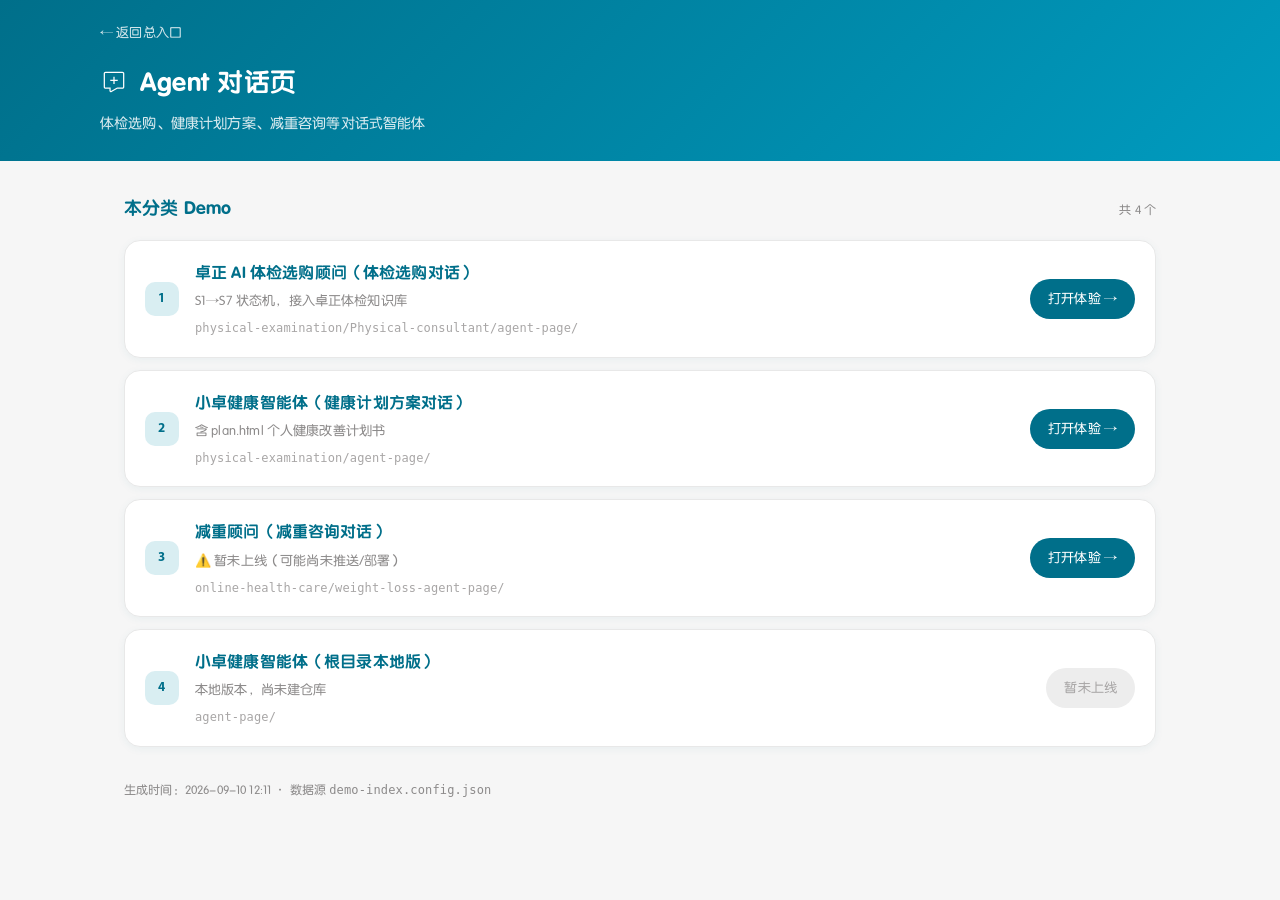
==== agent.html @ 27402957 "chore: 初始化卓正 Demo 导航站点（分类入口页，自动生成）" ====
<!DOCTYPE html>
<html lang="zh-CN">
<head>
<meta charset="UTF-8" />
<meta name="viewport" content="width=device-width, initial-scale=1.0" />
<title>Agent 对话页 · 卓正 Demo 导航</title>
<meta name="description" content="体检选购、健康计划方案、减重咨询等对话式智能体" />
<link rel="icon" href="assets/favicon.png" />
<link rel="stylesheet" href="assets/style.css" />
</head>
<body>
<header class="topbar">
  <div class="topbar__inner">
    <a class="topbar__back" href="index.html">← 返回总入口</a>
    <h1 class="topbar__title"><svg xmlns="http://www.w3.org/2000/svg" xmlns:xlink="http://www.w3.org/1999/xlink" fill="none" version="1.1" viewBox="0 0 102 102"><g><g><g><path d="M34.3508,75.75L20.25,75.75Q17.45406,75.75,15.47703,73.773Q13.5,71.7959,13.5,69L13.5,20.25Q13.5,17.45406,15.477029,15.477029Q17.45406,13.5,20.25,13.5L81.75,13.5Q84.5459,13.5,86.523,15.47703Q88.5,17.45406,88.5,20.25L88.5,69Q88.5,71.7959,86.523,73.773Q84.5459,75.75,81.75,75.75L63.7421,75.75Q63.3472,75.75,63.0047,75.9465L42.2132,87.8742Q39.5882,89.3801,36.9695,87.8634Q34.3508,86.3466,34.3508,83.3203L34.3508,75.75ZM38.8508,83.3203L38.8508,71.25L20.25,71.25Q18,71.25,18,69L18,20.25Q18,18,20.25,18L81.75,18Q84,18,84,20.25L84,69Q84,71.25,81.75,71.25L63.7421,71.25Q62.1481,71.25,60.7655,72.0432L39.974000000000004,83.9709Q39.599000000000004,84.186,39.224900000000005,83.9693Q38.8508,83.7527,38.8508,83.3203Z" fill-rule="evenodd" fill="currentColor" fill-opacity="1"/></g><g><path d="M37.38133765625,47.25001L39.63134765625,47.25L62.36814765625,47.25L64.61824765624999,47.25001L64.61824765624999,42.74999L62.36814765625,42.75L39.63134765625,42.75L37.38133765625,42.74999L37.38133765625,47.25001Z" fill-rule="evenodd" fill="currentColor" fill-opacity="1"/></g><g transform="matrix(0,1,-1,0,84.75,-17.25)"><path d="M48.74999,36.00001L51,36L73.5,36L75.75,36.00001L75.75,31.49999L73.5,31.5L51,31.5L48.74999,31.49999L48.74999,36.00001Z" fill-rule="evenodd" fill="currentColor" fill-opacity="1"/></g></g></g></svg>Agent 对话页</h1>
    <p class="topbar__desc">体检选购、健康计划方案、减重咨询等对话式智能体</p>
  </div>
</header>
<main class="wrap">
  <div class="section-head"><h2>本分类 Demo</h2><span>共 4 个</span></div>
  <div class="demo-list">
    <article class="demo">
      <span class="demo__no">1</span>
      <div class="demo__main">
        <h3 class="demo__name">卓正 AI 体检选购顾问（体检选购对话）</h3>
        <p class="demo__note">S1→S7 状态机，接入卓正体检知识库</p>
        <p class="demo__path">physical-examination/Physical-consultant/agent-page/</p>
      </div>
      <a class="demo__go" href="https://lipulin222.github.io/physical-examination/Physical-consultant/agent-page/index.html" target="_blank" rel="noopener">打开体验 →</a>
    </article>
    <article class="demo">
      <span class="demo__no">2</span>
      <div class="demo__main">
        <h3 class="demo__name">小卓健康智能体（健康计划方案对话）</h3>
        <p class="demo__note">含 plan.html 个人健康改善计划书</p>
        <p class="demo__path">physical-examination/agent-page/</p>
      </div>
      <a class="demo__go" href="https://lipulin222.github.io/physical-examination/agent-page/index.html" target="_blank" rel="noopener">打开体验 →</a>
    </article>
    <article class="demo">
      <span class="demo__no">3</span>
      <div class="demo__main">
        <h3 class="demo__name">减重顾问（减重咨询对话）</h3>
        <p class="demo__note">⚠️ 暂未上线（可能尚未推送/部署）</p>
        <p class="demo__path">online-health-care/weight-loss-agent-page/</p>
      </div>
      <a class="demo__go" href="https://lipulin222.github.io/online-health-care/weight-loss-agent-page/index.html" target="_blank" rel="noopener">打开体验 →</a>
    </article>
    <article class="demo">
      <span class="demo__no">4</span>
      <div class="demo__main">
        <h3 class="demo__name">小卓健康智能体（根目录本地版）</h3>
        <p class="demo__note">本地版本，尚未建仓库</p>
        <p class="demo__path">agent-page/</p>
      </div>
      <span class="demo__go demo__go--off">暂未上线</span>
    </article>
  </div>
</main>
<footer class="footer">
  <div>生成时间：2026-09-10 12:11 · 数据源 <code>demo-index.config.json</code></div>
</footer>
</body>
</html>
---- assets/style.css ----
/* ==========================================================================
   卓正 Demo 导航 · 品牌样式（遵循 zhuozheng-design VI）
   ========================================================================== */

@font-face {
  font-family: "ZZ-CuYuan";
  src: url("fonts/zz-cuyuan.woff2") format("woff2"),
       url("fonts/zz-cuyuan.woff") format("woff");
  font-display: swap;
}
@font-face {
  font-family: "ZZ-ZhunYuan";
  src: url("fonts/zz-zhunyuan.ttf") format("truetype");
  font-display: swap;
}
@font-face {
  font-family: "ZZ-Myriad";
  src: url("fonts/myriad-regular.otf") format("opentype");
  font-weight: 400;
  font-display: swap;
}
@font-face {
  font-family: "ZZ-Myriad";
  src: url("fonts/myriad-bold.otf") format("opentype");
  font-weight: 700;
  font-display: swap;
}

:root {
  --zz-blue-1: #006F8A;
  --zz-blue-2: #00809E;
  --zz-blue-3: #009BBF;
  --zz-cyan: #00BED6;
  --zz-blue-light: #67C6DF;
  --zz-pale: #D9EEF2;
  --zz-bg: #F6F6F6;
  --zz-white: #FFFFFF;
  --zz-text: #595757;
  --zz-text-light: #8C8A8A;
  --zz-line: #E8E8E8;
  --zz-accent-yellow: #FFEE6F;
  --zz-accent-orange: #F18E1D;

  --zz-font-title: "ZZ-CuYuan", "ZZ-ZhunYuan", "PingFang SC", "Microsoft YaHei", sans-serif;
  --zz-font-body: "ZZ-ZhunYuan", "PingFang SC", "Microsoft YaHei", sans-serif;
  --zz-font-en: "ZZ-Myriad", "Helvetica Neue", Arial, sans-serif;

  --zz-radius: 16px;
  --zz-shadow: 0 2px 8px rgba(0, 111, 138, 0.06);
  --zz-shadow-hover: 0 10px 28px rgba(0, 111, 138, 0.16);
  --zz-maxw: 1080px;
}

* { box-sizing: border-box; }

html { -webkit-text-size-adjust: 100%; }

body {
  margin: 0;
  background: var(--zz-bg);
  color: var(--zz-text);
  font-family: var(--zz-font-body);
  font-size: 15px;
  line-height: 1.7;
  letter-spacing: 0.01em;
}

a { color: inherit; text-decoration: none; }

/* ---------- 顶部品牌区 ---------- */

.hero {
  position: relative;
  overflow: hidden;
  padding: 44px 24px 52px;
  background: linear-gradient(135deg, var(--zz-blue-1) 0%, var(--zz-blue-2) 55%, var(--zz-blue-3) 100%);
  color: var(--zz-white);
}

.hero::after {
  content: "";
  position: absolute;
  inset: 0;
  background-image: url("ling-pattern.png");
  background-repeat: repeat;
  background-size: 132px auto;
  opacity: 0.10;
  pointer-events: none;
}

.hero__inner {
  position: relative;
  z-index: 1;
  max-width: var(--zz-maxw);
  margin: 0 auto;
}

.hero__brand {
  display: flex;
  align-items: center;
  gap: 14px;
}

.hero__logo { height: 34px; width: auto; display: block; }

.hero__eyebrow {
  font-family: var(--zz-font-en);
  font-size: 12px;
  letter-spacing: 0.18em;
  text-transform: uppercase;
  color: rgba(255, 255, 255, 0.72);
}

.hero__title {
  margin: 22px 0 0;
  font-family: var(--zz-font-title);
  font-size: 32px;
  line-height: 1.35;
  font-weight: 400;
  letter-spacing: 0.02em;
}

.hero__sub {
  margin: 10px 0 0;
  font-size: 15px;
  color: rgba(255, 255, 255, 0.85);
}

.hero__stats {
  display: flex;
  flex-wrap: wrap;
  gap: 28px;
  margin-top: 28px;
}

.hero__stat b {
  display: block;
  font-family: var(--zz-font-en);
  font-size: 26px;
  font-weight: 700;
  line-height: 1.2;
}

.hero__stat span {
  font-size: 12px;
  color: rgba(255, 255, 255, 0.72);
}

/* ---------- 顶部紧凑头（分类页） ---------- */

.topbar {
  padding: 20px 24px 26px;
  background: linear-gradient(135deg, var(--zz-blue-1) 0%, var(--zz-blue-3) 100%);
  color: var(--zz-white);
}

.topbar__inner {
  max-width: var(--zz-maxw);
  margin: 0 auto;
}

.topbar__back {
  display: inline-flex;
  align-items: center;
  gap: 6px;
  font-size: 13px;
  color: rgba(255, 255, 255, 0.82);
  transition: color 0.18s ease;
}

.topbar__back:hover { color: var(--zz-white); }

.topbar__title {
  display: flex;
  align-items: center;
  gap: 12px;
  margin: 14px 0 0;
  font-family: var(--zz-font-title);
  font-size: 26px;
  font-weight: 400;
  letter-spacing: 0.02em;
}

.topbar__title svg { width: 28px; height: 28px; flex: none; }

.topbar__desc {
  margin: 8px 0 0;
  font-size: 14px;
  color: rgba(255, 255, 255, 0.85);
}

/* ---------- 主体 ---------- */

.wrap {
  max-width: var(--zz-maxw);
  margin: 0 auto;
  padding: 28px 24px 8px;
}

.section-head {
  display: flex;
  align-items: baseline;
  justify-content: space-between;
  gap: 12px;
  margin: 4px 0 16px;
}

.section-head h2 {
  margin: 0;
  font-family: var(--zz-font-title);
  font-size: 18px;
  font-weight: 400;
  color: var(--zz-blue-1);
}

.section-head span {
  font-size: 12px;
  color: var(--zz-text-light);
}

/* ---------- 分类卡片（总入口） ---------- */

.cards {
  display: grid;
  grid-template-columns: repeat(auto-fill, minmax(280px, 1fr));
  gap: 16px;
}

.card {
  position: relative;
  display: flex;
  gap: 16px;
  padding: 20px;
  background: var(--zz-white);
  border: 1px solid var(--zz-line);
  border-radius: var(--zz-radius);
  box-shadow: var(--zz-shadow);
  transition: transform 0.2s ease, box-shadow 0.2s ease, border-color 0.2s ease;
}

.card::before {
  content: "";
  position: absolute;
  left: 0;
  top: 20px;
  bottom: 20px;
  width: 3px;
  border-radius: 0 3px 3px 0;
  background: var(--zz-blue-3);
  opacity: 0;
  transition: opacity 0.2s ease;
}

.card:hover {
  transform: translateY(-3px);
  box-shadow: var(--zz-shadow-hover);
  border-color: var(--zz-pale);
}

.card:hover::before { opacity: 1; }

.card__ico {
  flex: none;
  width: 52px;
  height: 52px;
  display: grid;
  place-items: center;
  border-radius: 14px;
  background: var(--zz-pale);
  color: var(--zz-blue-1);
}

.card__ico svg { width: 26px; height: 26px; }

.card__body { min-width: 0; }

.card__title {
  display: flex;
  align-items: center;
  gap: 8px;
  margin: 0 0 4px;
  font-family: var(--zz-font-title);
  font-size: 17px;
  font-weight: 400;
  color: var(--zz-blue-1);
}

.card__desc {
  margin: 0;
  font-size: 13px;
  line-height: 1.65;
  color: var(--zz-text-light);
}

.card__meta {
  display: flex;
  align-items: center;
  gap: 8px;
  margin-top: 10px;
  font-size: 12px;
  color: var(--zz-text-light);
}

.badge {
  display: inline-block;
  padding: 1px 8px;
  border-radius: 999px;
  background: var(--zz-pale);
  color: var(--zz-blue-1);
  font-family: var(--zz-font-en);
  font-size: 11px;
  font-weight: 700;
  line-height: 18px;
}

.badge--warn {
  background: #FDF1E3;
  color: var(--zz-accent-orange);
}

/* ---------- Demo 行卡片（分类页） ---------- */

.demo-list {
  display: flex;
  flex-direction: column;
  gap: 12px;
}

.demo {
  display: flex;
  align-items: center;
  gap: 16px;
  padding: 18px 20px;
  background: var(--zz-white);
  border: 1px solid var(--zz-line);
  border-radius: var(--zz-radius);
  box-shadow: var(--zz-shadow);
  transition: transform 0.18s ease, box-shadow 0.18s ease, border-color 0.18s ease;
}

.demo:hover {
  transform: translateY(-2px);
  box-shadow: var(--zz-shadow-hover);
  border-color: var(--zz-pale);
}

.demo__no {
  flex: none;
  width: 34px;
  height: 34px;
  display: grid;
  place-items: center;
  border-radius: 10px;
  background: var(--zz-pale);
  color: var(--zz-blue-1);
  font-family: var(--zz-font-en);
  font-size: 13px;
  font-weight: 700;
}

.demo__main { flex: 1 1 auto; min-width: 0; }

.demo__name {
  margin: 0;
  font-family: var(--zz-font-title);
  font-size: 16px;
  font-weight: 400;
  color: var(--zz-blue-1);
}

.demo__note {
  margin: 4px 0 0;
  font-size: 13px;
  color: var(--zz-text-light);
}

.demo__path {
  margin: 6px 0 0;
  font-family: Consolas, "SFMono-Regular", Menlo, monospace;
  font-size: 12px;
  color: #A8A6A6;
  word-break: break-all;
}

.demo__go {
  flex: none;
  display: inline-flex;
  align-items: center;
  gap: 6px;
  padding: 9px 18px;
  border-radius: 999px;
  background: var(--zz-blue-1);
  color: var(--zz-white);
  font-size: 13px;
  white-space: nowrap;
  transition: background 0.18s ease;
}

.demo__go:hover { background: var(--zz-blue-3); }

.demo__go--off {
  background: #EDEDED;
  color: #A8A6A6;
  cursor: not-allowed;
}

.demo__go--off:hover { background: #EDEDED; }

/* ---------- 底部 ---------- */

.footer {
  max-width: var(--zz-maxw);
  margin: 0 auto;
  padding: 24px 24px 40px;
  font-size: 12px;
  color: var(--zz-text-light);
  line-height: 1.9;
}

.footer a { color: var(--zz-blue-2); }

/* ---------- 空状态 / 提示 ---------- */

.empty {
  padding: 40px 20px;
  text-align: center;
  color: var(--zz-text-light);
  font-size: 14px;
  background: var(--zz-white);
  border: 1px dashed var(--zz-line);
  border-radius: var(--zz-radius);
}

.hint {
  margin: 22px 0 0;
  padding: 14px 18px;
  border-radius: 12px;
  background: var(--zz-pale);
  color: var(--zz-blue-1);
  font-size: 13px;
}

/* ---------- 响应式 ---------- */

@media (max-width: 640px) {
  .hero { padding: 34px 18px 40px; }
  .hero__title { font-size: 26px; }
  .hero__stats { gap: 20px; margin-top: 22px; }
  .hero__stat b { font-size: 22px; }

  .topbar { padding: 16px 18px 22px; }
  .topbar__title { font-size: 21px; }

  .wrap { padding: 20px 18px 8px; }
  .cards { grid-template-columns: 1fr; }

  .demo {
    flex-wrap: wrap;
    align-items: flex-start;
    padding: 16px;
  }
  .demo__main { flex: 1 1 100%; order: 2; }
  .demo__no { order: 1; }
  .demo__go { order: 3; flex: 1 1 100%; justify-content: center; }
}
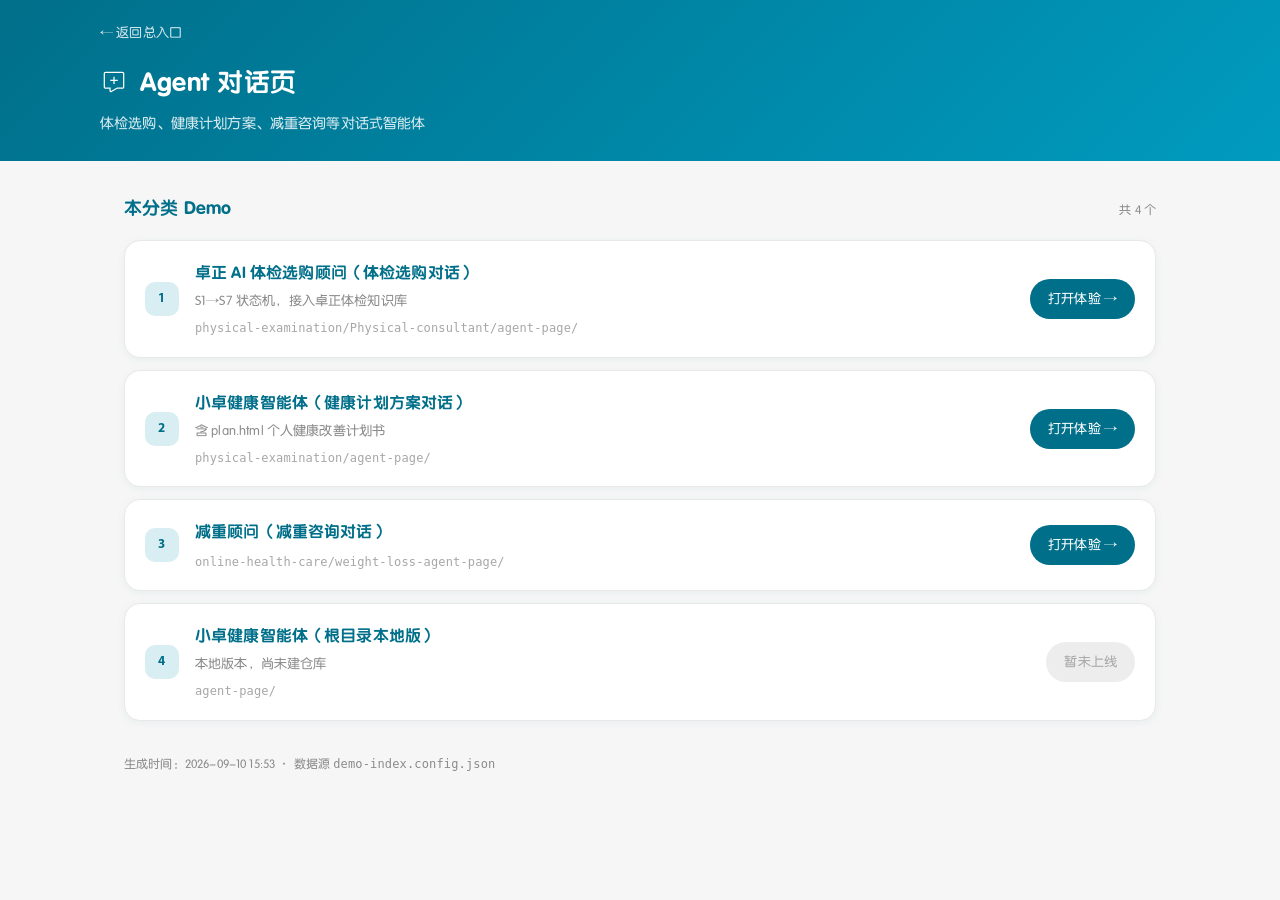
==== commit 94bc125a: "更新减重分类：科普知识库与可点击 Demo 上线，减重顾问页恢复可访问" ====
--- a/agent.html
+++ b/agent.html
@@ -41,7 +41,6 @@
       <span class="demo__no">3</span>
       <div class="demo__main">
         <h3 class="demo__name">减重顾问（减重咨询对话）</h3>
-        <p class="demo__note">⚠️ 暂未上线（可能尚未推送/部署）</p>
         <p class="demo__path">online-health-care/weight-loss-agent-page/</p>
       </div>
       <a class="demo__go" href="https://lipulin222.github.io/online-health-care/weight-loss-agent-page/index.html" target="_blank" rel="noopener">打开体验 →</a>
@@ -58,7 +57,7 @@
   </div>
 </main>
 <footer class="footer">
-  <div>生成时间：2026-09-10 12:11 · 数据源 <code>demo-index.config.json</code></div>
+  <div>生成时间：2026-09-10 15:53 · 数据源 <code>demo-index.config.json</code></div>
 </footer>
 </body>
 </html>
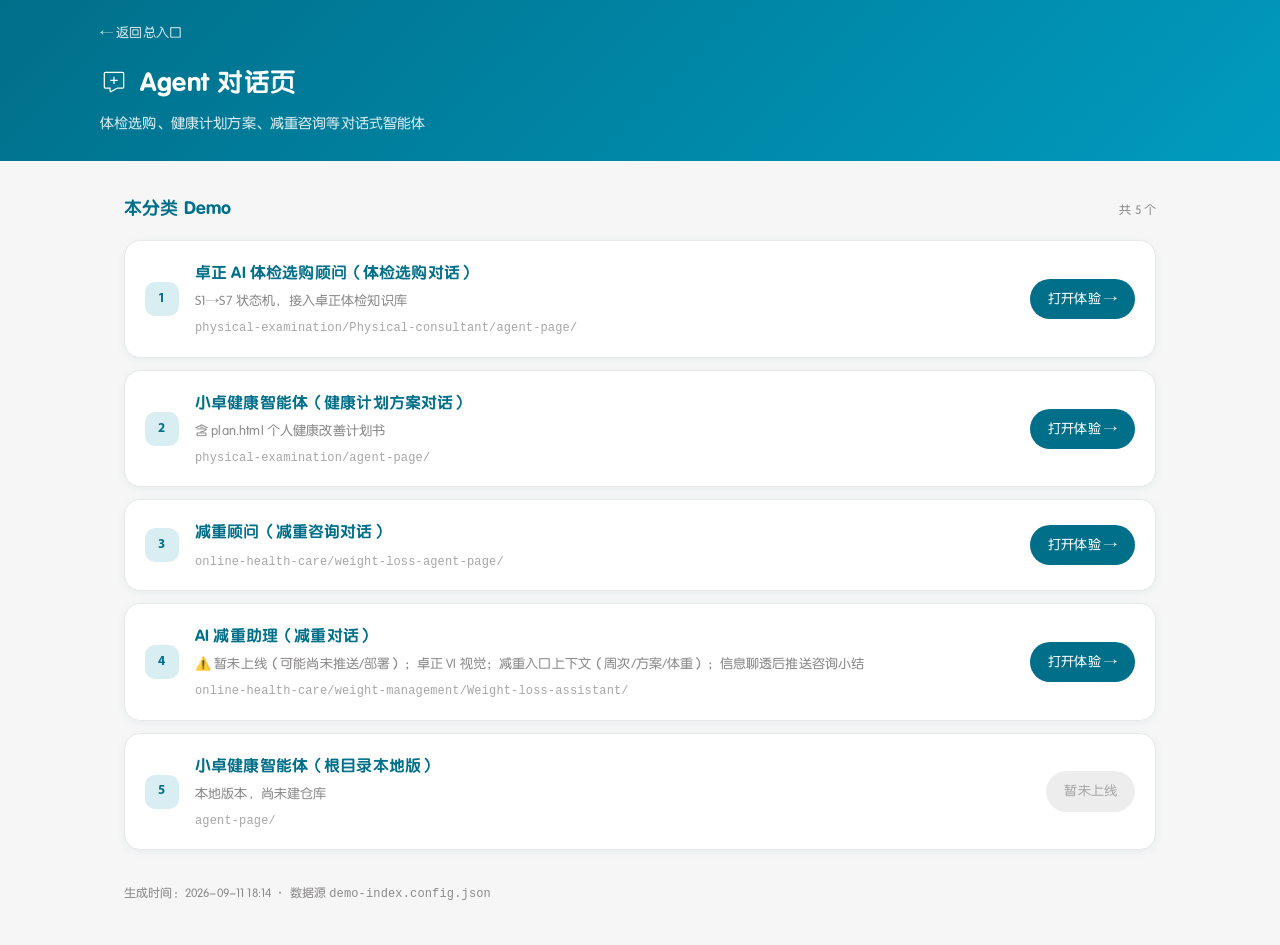
==== commit e7938cea: "docs: 登记 AI 减重助理（weight-management/Weight-loss-assistant）" ====
--- a/agent.html
+++ b/agent.html
@@ -17,7 +17,7 @@
   </div>
 </header>
 <main class="wrap">
-  <div class="section-head"><h2>本分类 Demo</h2><span>共 4 个</span></div>
+  <div class="section-head"><h2>本分类 Demo</h2><span>共 5 个</span></div>
   <div class="demo-list">
     <article class="demo">
       <span class="demo__no">1</span>
@@ -48,6 +48,15 @@
     <article class="demo">
       <span class="demo__no">4</span>
       <div class="demo__main">
+        <h3 class="demo__name">AI 减重助理（减重对话）</h3>
+        <p class="demo__note">⚠️ 暂未上线（可能尚未推送/部署）；卓正 VI 视觉；减重入口上下文（周次/方案/体重）；信息聊透后推送咨询小结</p>
+        <p class="demo__path">online-health-care/weight-management/Weight-loss-assistant/</p>
+      </div>
+      <a class="demo__go" href="https://lipulin222.github.io/online-health-care/weight-management/Weight-loss-assistant/index.html" target="_blank" rel="noopener">打开体验 →</a>
+    </article>
+    <article class="demo">
+      <span class="demo__no">5</span>
+      <div class="demo__main">
         <h3 class="demo__name">小卓健康智能体（根目录本地版）</h3>
         <p class="demo__note">本地版本，尚未建仓库</p>
         <p class="demo__path">agent-page/</p>
@@ -57,7 +66,7 @@
   </div>
 </main>
 <footer class="footer">
-  <div>生成时间：2026-09-10 15:53 · 数据源 <code>demo-index.config.json</code></div>
+  <div>生成时间：2026-09-11 18:14 · 数据源 <code>demo-index.config.json</code></div>
 </footer>
 </body>
 </html>
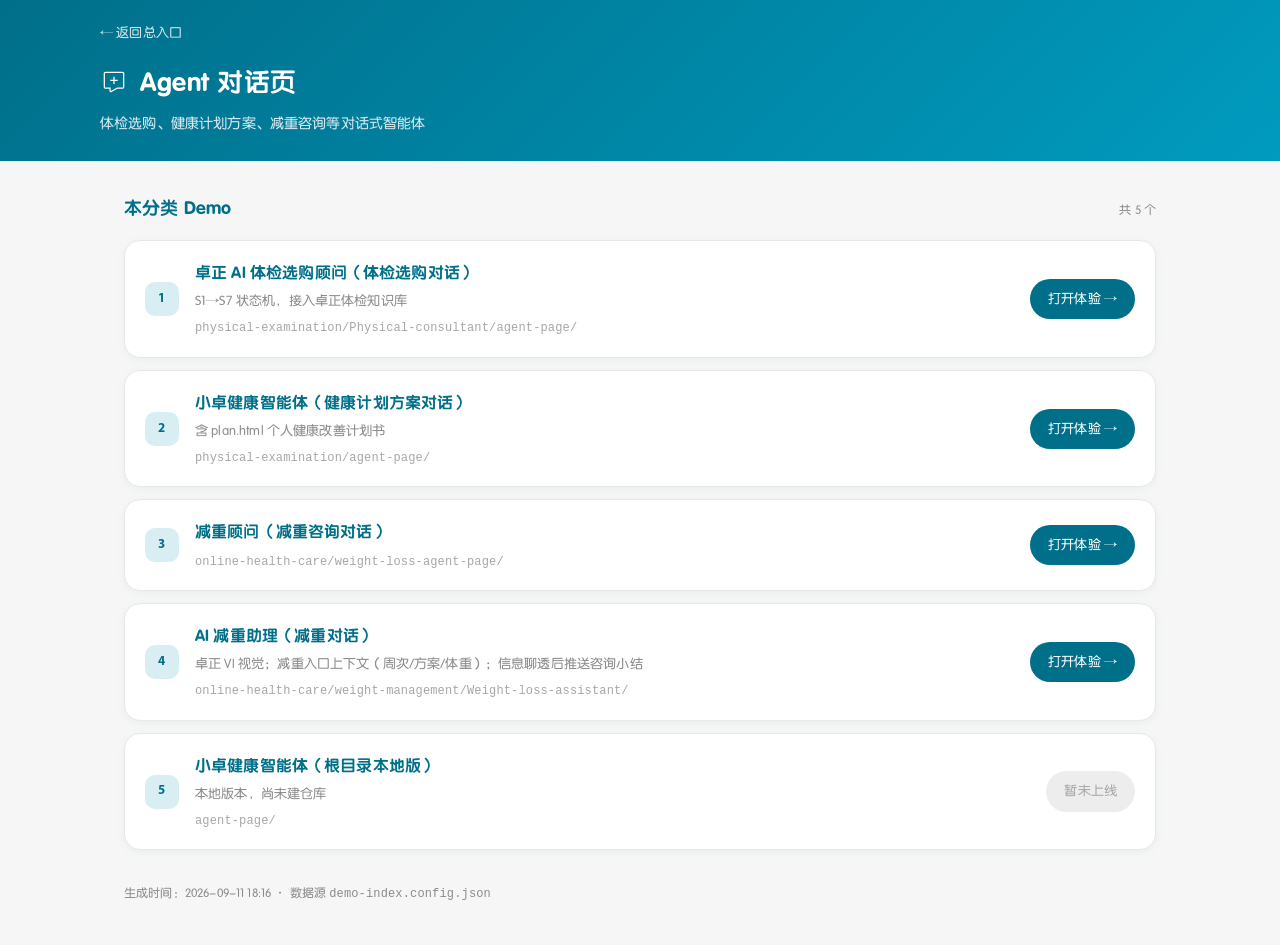
==== commit fdf2c160: "chore: AI 减重助理页面上线后刷新状态标记" ====
--- a/agent.html
+++ b/agent.html
@@ -49,7 +49,7 @@
       <span class="demo__no">4</span>
       <div class="demo__main">
         <h3 class="demo__name">AI 减重助理（减重对话）</h3>
-        <p class="demo__note">⚠️ 暂未上线（可能尚未推送/部署）；卓正 VI 视觉；减重入口上下文（周次/方案/体重）；信息聊透后推送咨询小结</p>
+        <p class="demo__note">卓正 VI 视觉；减重入口上下文（周次/方案/体重）；信息聊透后推送咨询小结</p>
         <p class="demo__path">online-health-care/weight-management/Weight-loss-assistant/</p>
       </div>
       <a class="demo__go" href="https://lipulin222.github.io/online-health-care/weight-management/Weight-loss-assistant/index.html" target="_blank" rel="noopener">打开体验 →</a>
@@ -66,7 +66,7 @@
   </div>
 </main>
 <footer class="footer">
-  <div>生成时间：2026-09-11 18:14 · 数据源 <code>demo-index.config.json</code></div>
+  <div>生成时间：2026-09-11 18:16 · 数据源 <code>demo-index.config.json</code></div>
 </footer>
 </body>
 </html>
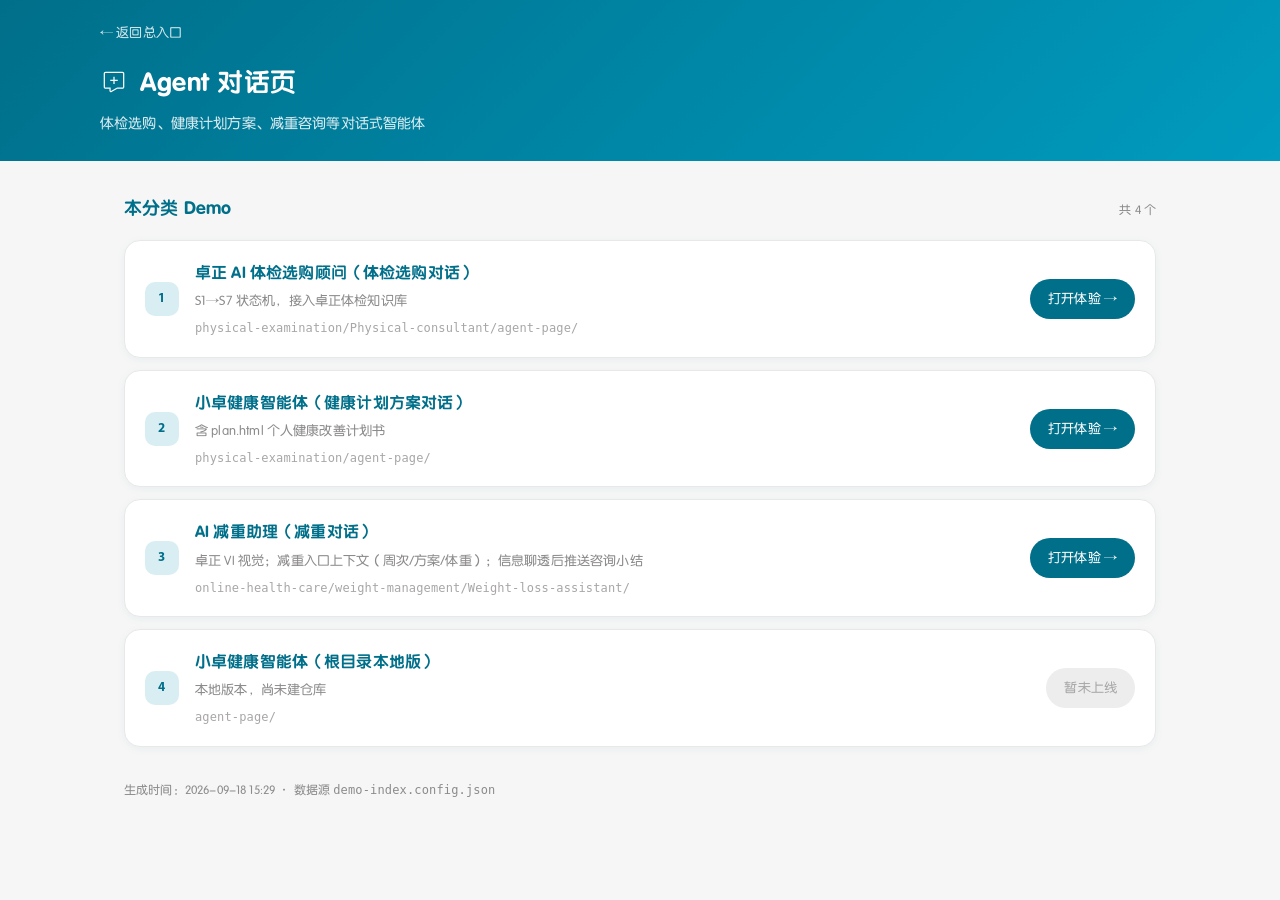
==== commit 0053e00b: "chore: 移除已下线的减重顾问对话页卡片，重新生成导航页" ====
--- a/agent.html
+++ b/agent.html
@@ -17,7 +17,7 @@
   </div>
 </header>
 <main class="wrap">
-  <div class="section-head"><h2>本分类 Demo</h2><span>共 5 个</span></div>
+  <div class="section-head"><h2>本分类 Demo</h2><span>共 4 个</span></div>
   <div class="demo-list">
     <article class="demo">
       <span class="demo__no">1</span>
@@ -40,14 +40,6 @@
     <article class="demo">
       <span class="demo__no">3</span>
       <div class="demo__main">
-        <h3 class="demo__name">减重顾问（减重咨询对话）</h3>
-        <p class="demo__path">online-health-care/weight-loss-agent-page/</p>
-      </div>
-      <a class="demo__go" href="https://lipulin222.github.io/online-health-care/weight-loss-agent-page/index.html" target="_blank" rel="noopener">打开体验 →</a>
-    </article>
-    <article class="demo">
-      <span class="demo__no">4</span>
-      <div class="demo__main">
         <h3 class="demo__name">AI 减重助理（减重对话）</h3>
         <p class="demo__note">卓正 VI 视觉；减重入口上下文（周次/方案/体重）；信息聊透后推送咨询小结</p>
         <p class="demo__path">online-health-care/weight-management/Weight-loss-assistant/</p>
@@ -55,7 +47,7 @@
       <a class="demo__go" href="https://lipulin222.github.io/online-health-care/weight-management/Weight-loss-assistant/index.html" target="_blank" rel="noopener">打开体验 →</a>
     </article>
     <article class="demo">
-      <span class="demo__no">5</span>
+      <span class="demo__no">4</span>
       <div class="demo__main">
         <h3 class="demo__name">小卓健康智能体（根目录本地版）</h3>
         <p class="demo__note">本地版本，尚未建仓库</p>
@@ -66,7 +58,7 @@
   </div>
 </main>
 <footer class="footer">
-  <div>生成时间：2026-09-11 18:16 · 数据源 <code>demo-index.config.json</code></div>
+  <div>生成时间：2026-09-18 15:29 · 数据源 <code>demo-index.config.json</code></div>
 </footer>
 </body>
 </html>
